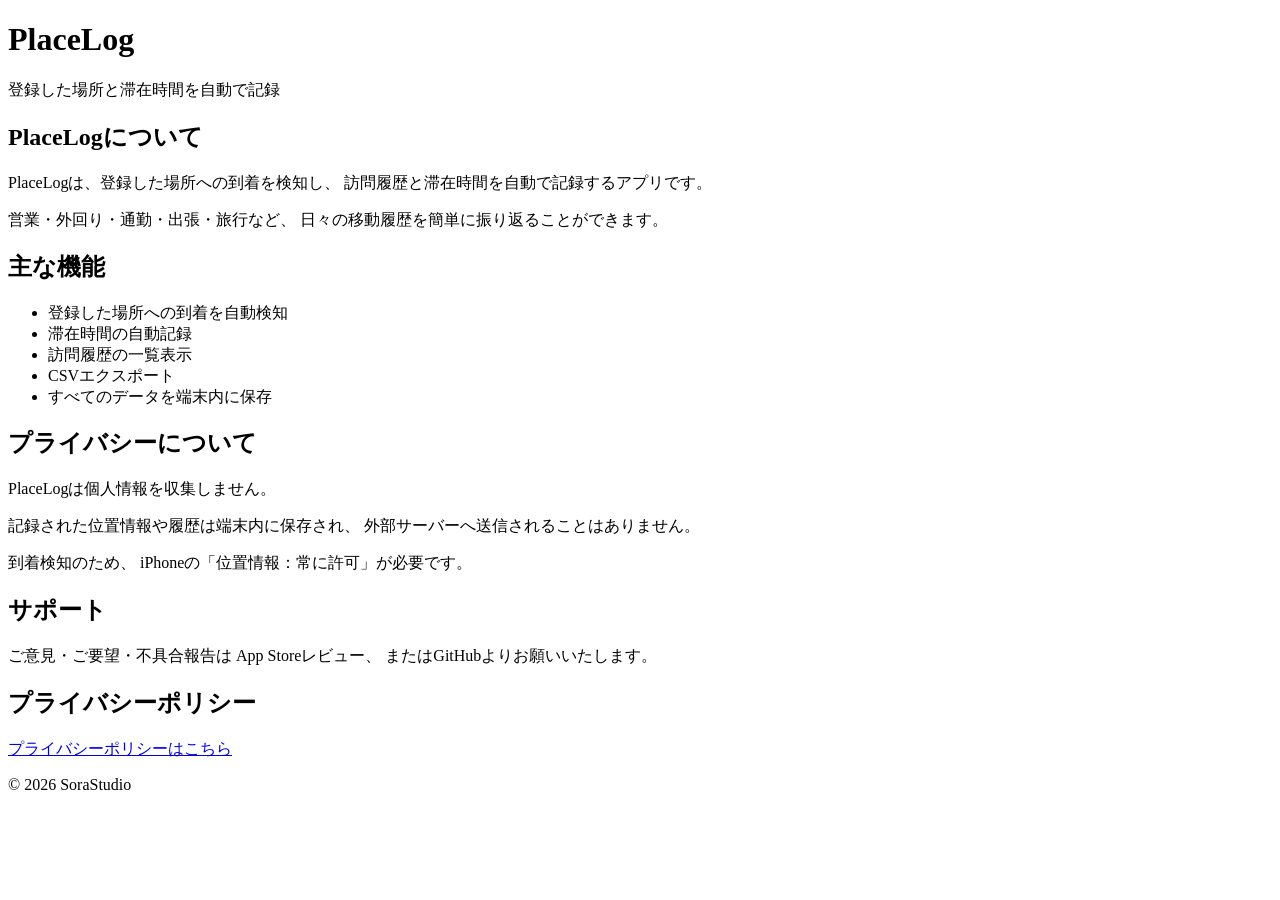
==== index.html @ d2fdb280 "Add initial index.html for PlaceLog application" ====
<!DOCTYPE html>
<html lang="ja">
<head>
    <meta charset="UTF-8">
    <meta name="viewport" content="width=device-width, initial-scale=1.0">
    <title>PlaceLog - サポート</title>
    <link rel="stylesheet" href="style.css">
</head>
<body>

<header>
    <div class="container">
        <h1>PlaceLog</h1>
        <p class="subtitle">登録した場所と滞在時間を自動で記録</p>
    </div>
</header>

<main class="container">

<section>
    <h2>PlaceLogについて</h2>

    <p>
        PlaceLogは、登録した場所への到着を検知し、
        訪問履歴と滞在時間を自動で記録するアプリです。
    </p>

    <p>
        営業・外回り・通勤・出張・旅行など、
        日々の移動履歴を簡単に振り返ることができます。
    </p>
</section>

<section>
    <h2>主な機能</h2>

    <ul>
        <li>登録した場所への到着を自動検知</li>
        <li>滞在時間の自動記録</li>
        <li>訪問履歴の一覧表示</li>
        <li>CSVエクスポート</li>
        <li>すべてのデータを端末内に保存</li>
    </ul>
</section>

<section>
    <h2>プライバシーについて</h2>

    <p>
        PlaceLogは個人情報を収集しません。
    </p>

    <p>
        記録された位置情報や履歴は端末内に保存され、
        外部サーバーへ送信されることはありません。
    </p>

    <p>
        到着検知のため、
        iPhoneの「位置情報：常に許可」が必要です。
    </p>
</section>

<section>
    <h2>サポート</h2>

    <p>
        ご意見・ご要望・不具合報告は
        App Storeレビュー、
        またはGitHubよりお願いいたします。
    </p>
</section>

<section>
    <h2>プライバシーポリシー</h2>

    <p>
        <a href="privacy.html">
            プライバシーポリシーはこちら
        </a>
    </p>
</section>

</main>

<footer>
    <div class="container">
        <p>© 2026 SoraStudio</p>
    </div>
</footer>

</body>
</html>
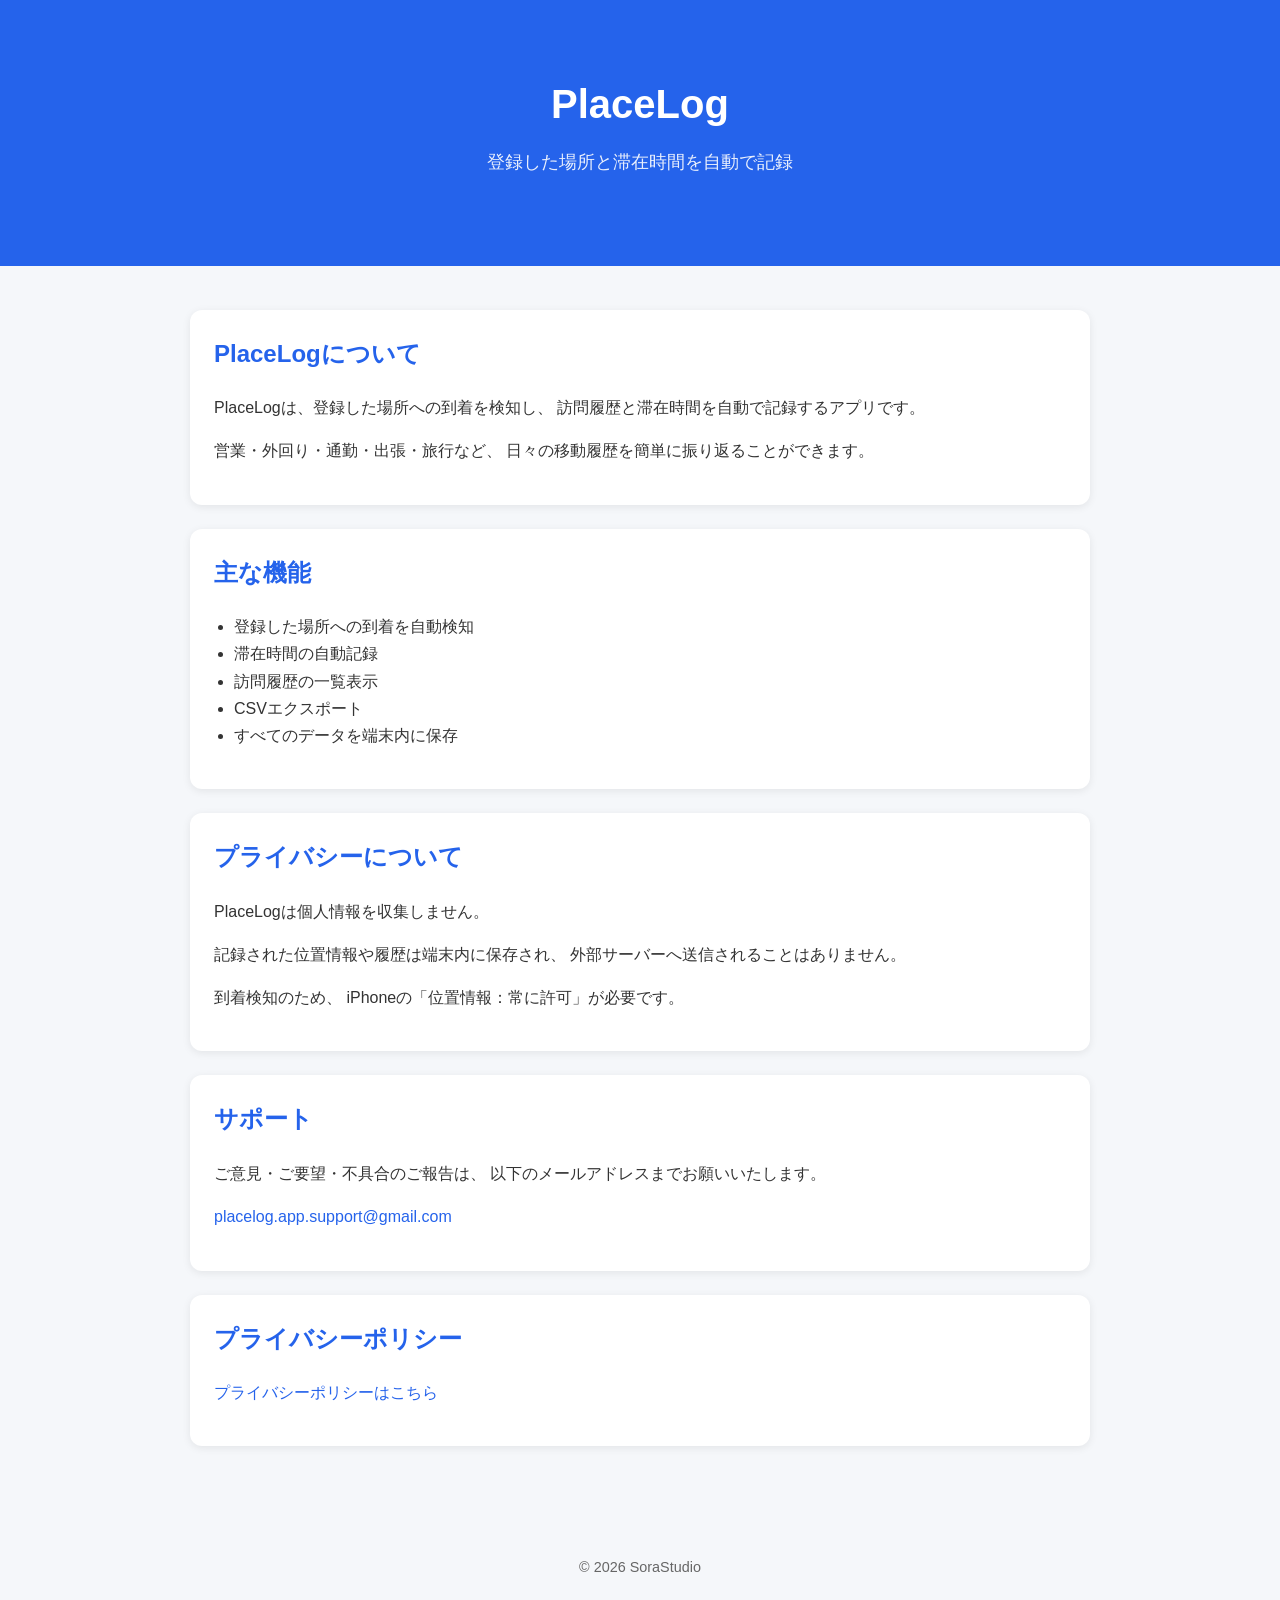
==== commit 799b183c: "Update index.html" ====
--- a/index.html
+++ b/index.html
@@ -65,9 +65,14 @@
     <h2>サポート</h2>
 
     <p>
-        ご意見・ご要望・不具合報告は
-        App Storeレビュー、
-        またはGitHubよりお願いいたします。
+        ご意見・ご要望・不具合のご報告は、
+        以下のメールアドレスまでお願いいたします。
+    </p>
+
+    <p>
+        <a href="mailto:placelog.app.support@gmail.com">
+            placelog.app.support@gmail.com
+        </a>
     </p>
 </section>
 
--- a/style.css
+++ b/style.css
@@ -0,0 +1,64 @@
+body {
+    margin: 0;
+    font-family: -apple-system, BlinkMacSystemFont, "Helvetica Neue", Arial, sans-serif;
+    background: #f5f7fa;
+    color: #333;
+    line-height: 1.7;
+}
+
+.container {
+    max-width: 900px;
+    margin: auto;
+    padding: 20px;
+}
+
+header {
+    background: #2563eb;
+    color: white;
+    padding: 50px 20px;
+    text-align: center;
+}
+
+header h1 {
+    margin: 0;
+    font-size: 2.5rem;
+}
+
+.subtitle {
+    margin-top: 10px;
+    font-size: 1.1rem;
+    opacity: 0.9;
+}
+
+section {
+    background: white;
+    margin: 24px 0;
+    padding: 24px;
+    border-radius: 12px;
+    box-shadow: 0 2px 8px rgba(0,0,0,0.08);
+}
+
+h2 {
+    color: #2563eb;
+    margin-top: 0;
+}
+
+ul {
+    padding-left: 20px;
+}
+
+a {
+    color: #2563eb;
+    text-decoration: none;
+}
+
+a:hover {
+    text-decoration: underline;
+}
+
+footer {
+    text-align: center;
+    color: #666;
+    padding: 30px 20px;
+    font-size: 0.9rem;
+}
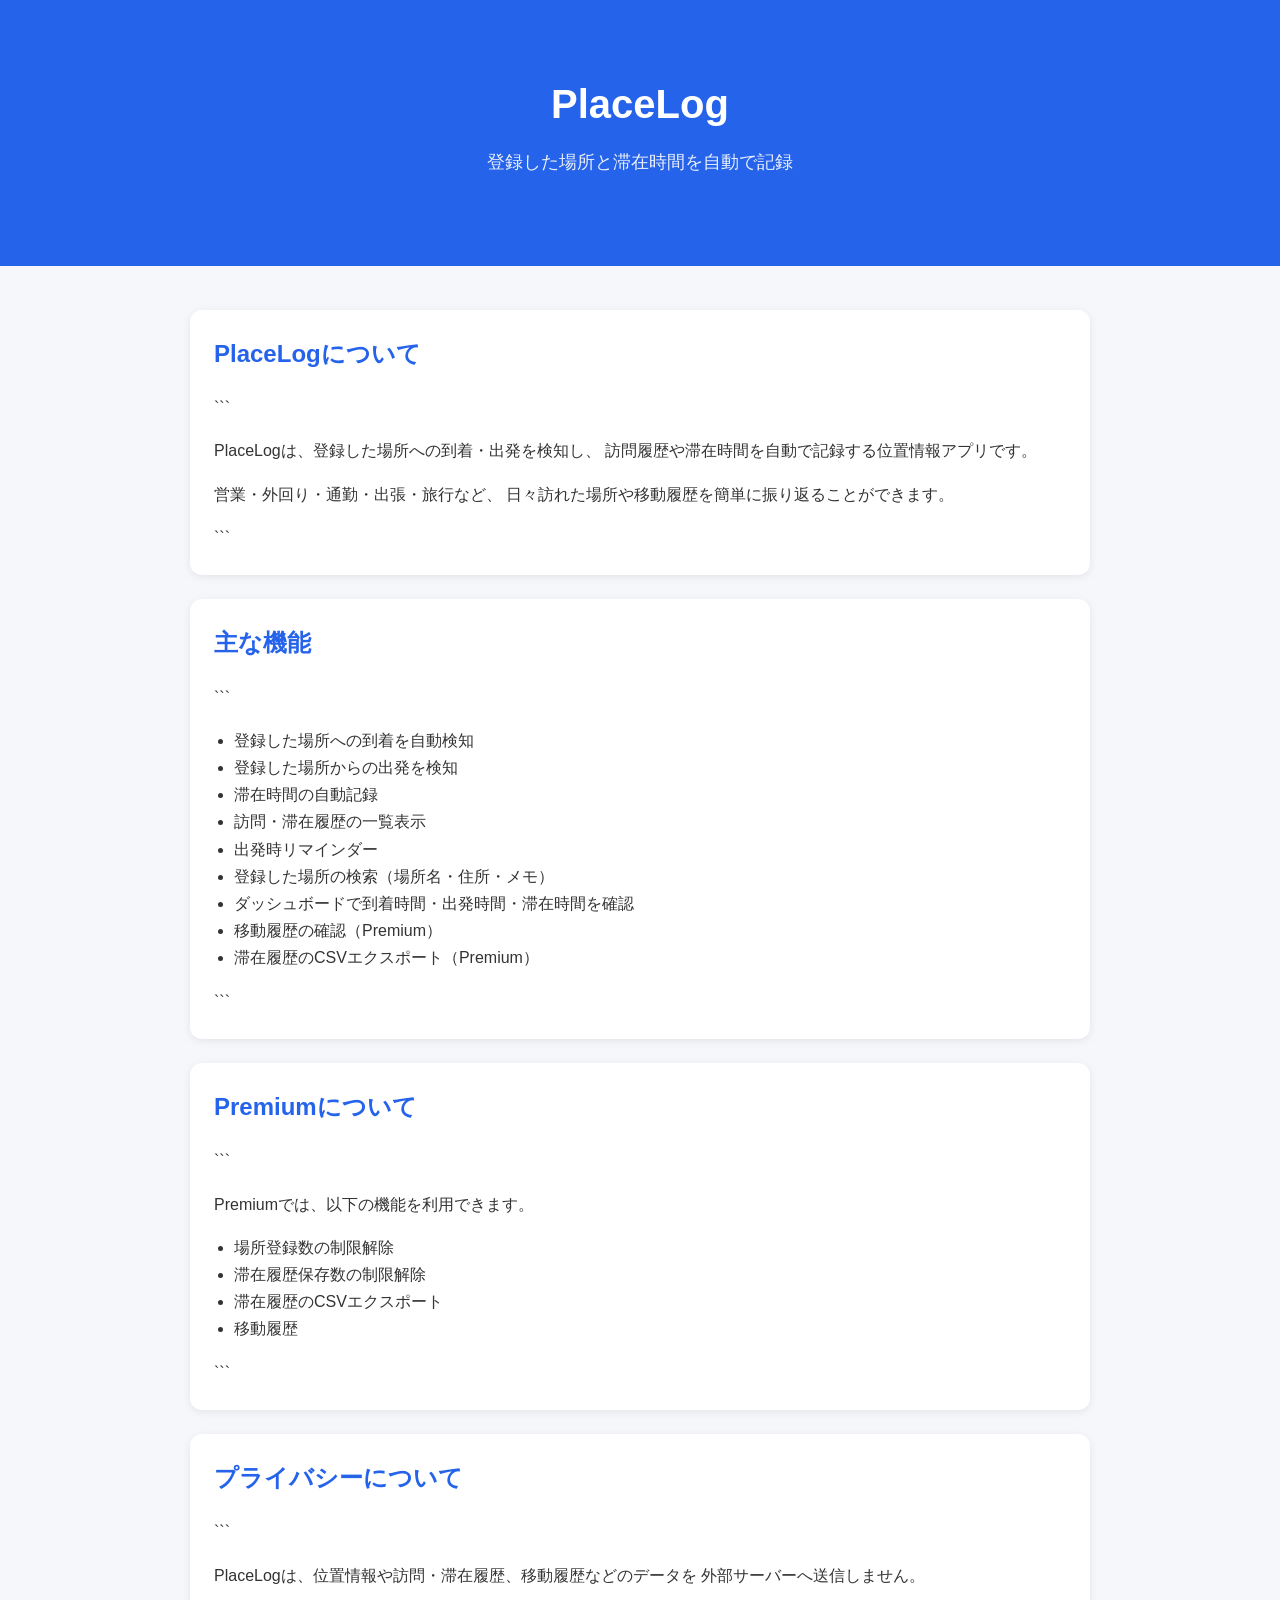
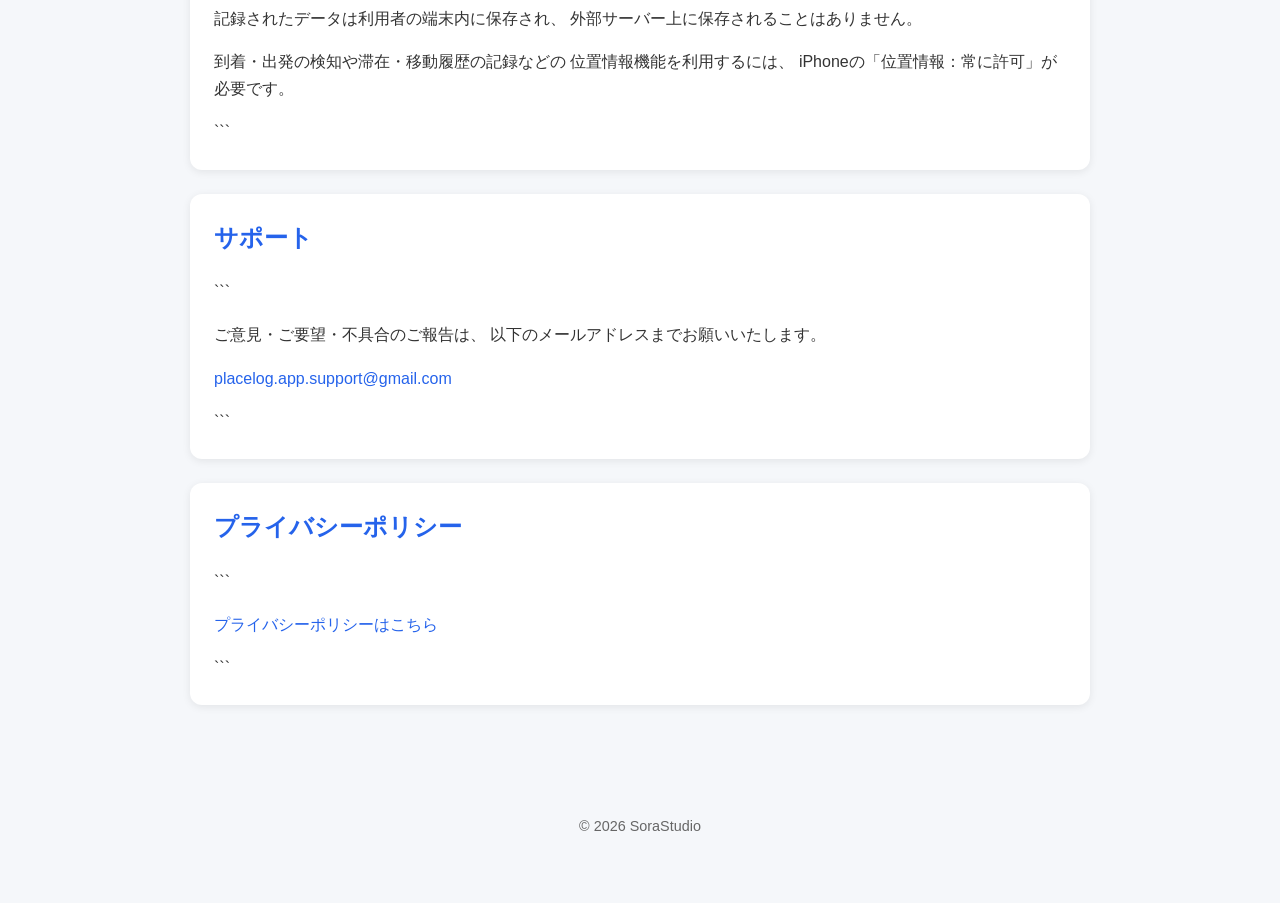
==== commit 0f6031bd: "Revise PlaceLog app content and features Updated descriptions and features for PlaceLog app." ====
--- a/index.html
+++ b/index.html
@@ -1,4 +1,5 @@
 <!DOCTYPE html>
+
 <html lang="ja">
 <head>
     <meta charset="UTF-8">
@@ -20,70 +21,109 @@
 <section>
     <h2>PlaceLogについて</h2>
 
-    <p>
-        PlaceLogは、登録した場所への到着を検知し、
-        訪問履歴と滞在時間を自動で記録するアプリです。
-    </p>
+```
+<p>
+    PlaceLogは、登録した場所への到着・出発を検知し、
+    訪問履歴や滞在時間を自動で記録する位置情報アプリです。
+</p>
 
-    <p>
-        営業・外回り・通勤・出張・旅行など、
-        日々の移動履歴を簡単に振り返ることができます。
-    </p>
+<p>
+    営業・外回り・通勤・出張・旅行など、
+    日々訪れた場所や移動履歴を簡単に振り返ることができます。
+</p>
+```
+
 </section>
 
 <section>
     <h2>主な機能</h2>
 
-    <ul>
-        <li>登録した場所への到着を自動検知</li>
-        <li>滞在時間の自動記録</li>
-        <li>訪問履歴の一覧表示</li>
-        <li>CSVエクスポート</li>
-        <li>すべてのデータを端末内に保存</li>
-    </ul>
+```
+<ul>
+    <li>登録した場所への到着を自動検知</li>
+    <li>登録した場所からの出発を検知</li>
+    <li>滞在時間の自動記録</li>
+    <li>訪問・滞在履歴の一覧表示</li>
+    <li>出発時リマインダー</li>
+    <li>登録した場所の検索（場所名・住所・メモ）</li>
+    <li>ダッシュボードで到着時間・出発時間・滞在時間を確認</li>
+    <li>移動履歴の確認（Premium）</li>
+    <li>滞在履歴のCSVエクスポート（Premium）</li>
+</ul>
+```
+
+</section>
+
+<section>
+    <h2>Premiumについて</h2>
+
+```
+<p>
+    Premiumでは、以下の機能を利用できます。
+</p>
+
+<ul>
+    <li>場所登録数の制限解除</li>
+    <li>滞在履歴保存数の制限解除</li>
+    <li>滞在履歴のCSVエクスポート</li>
+    <li>移動履歴</li>
+</ul>
+```
+
 </section>
 
 <section>
     <h2>プライバシーについて</h2>
 
-    <p>
-        PlaceLogは個人情報を収集しません。
-    </p>
+```
+<p>
+    PlaceLogは、位置情報や訪問・滞在履歴、移動履歴などのデータを
+    外部サーバーへ送信しません。
+</p>
 
-    <p>
-        記録された位置情報や履歴は端末内に保存され、
-        外部サーバーへ送信されることはありません。
-    </p>
+<p>
+    記録されたデータは利用者の端末内に保存され、
+    外部サーバー上に保存されることはありません。
+</p>
 
-    <p>
-        到着検知のため、
-        iPhoneの「位置情報：常に許可」が必要です。
-    </p>
+<p>
+    到着・出発の検知や滞在・移動履歴の記録などの
+    位置情報機能を利用するには、
+    iPhoneの「位置情報：常に許可」が必要です。
+</p>
+```
+
 </section>
 
 <section>
     <h2>サポート</h2>
 
-    <p>
-        ご意見・ご要望・不具合のご報告は、
-        以下のメールアドレスまでお願いいたします。
-    </p>
+```
+<p>
+    ご意見・ご要望・不具合のご報告は、
+    以下のメールアドレスまでお願いいたします。
+</p>
 
-    <p>
-        <a href="mailto:placelog.app.support@gmail.com">
-            placelog.app.support@gmail.com
-        </a>
-    </p>
+<p>
+    <a href="mailto:placelog.app.support@gmail.com">
+        placelog.app.support@gmail.com
+    </a>
+</p>
+```
+
 </section>
 
 <section>
     <h2>プライバシーポリシー</h2>
 
-    <p>
-        <a href="privacy.html">
-            プライバシーポリシーはこちら
-        </a>
-    </p>
+```
+<p>
+    <a href="privacy.html">
+        プライバシーポリシーはこちら
+    </a>
+</p>
+```
+
 </section>
 
 </main>
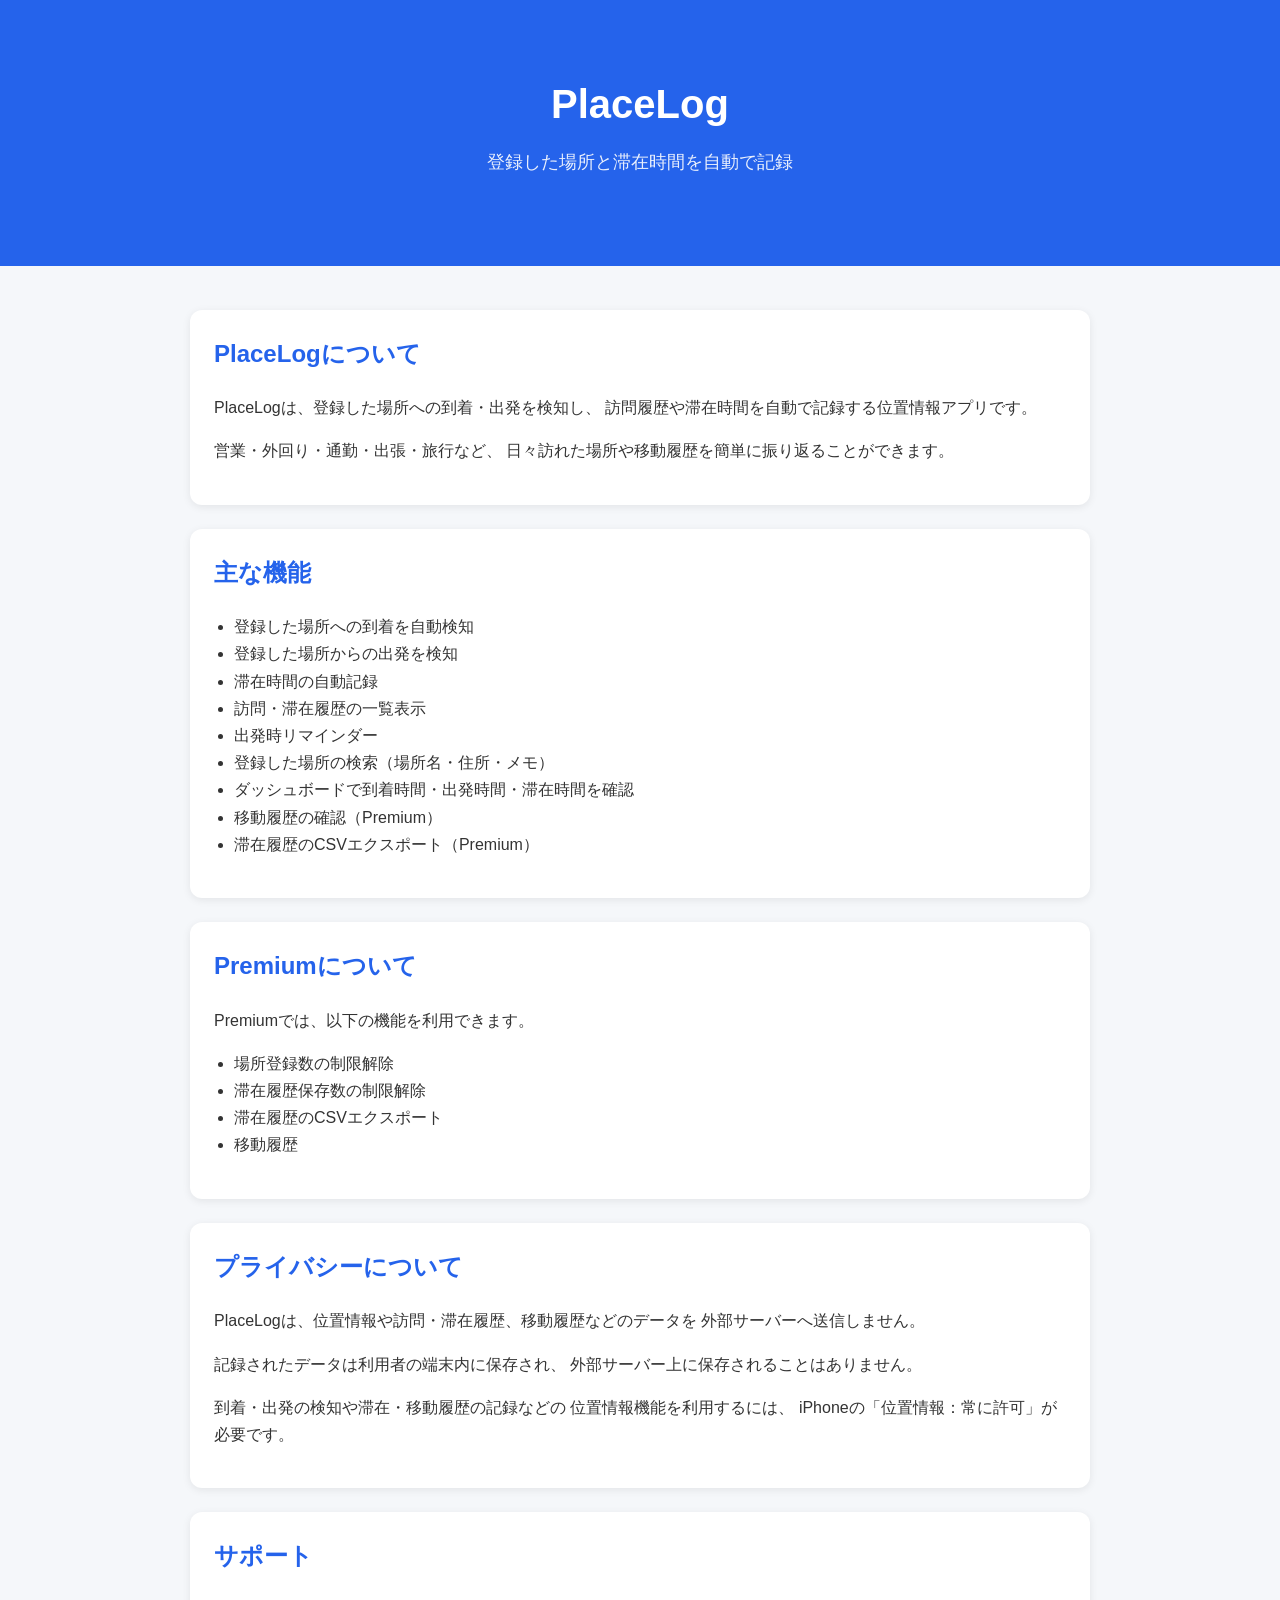
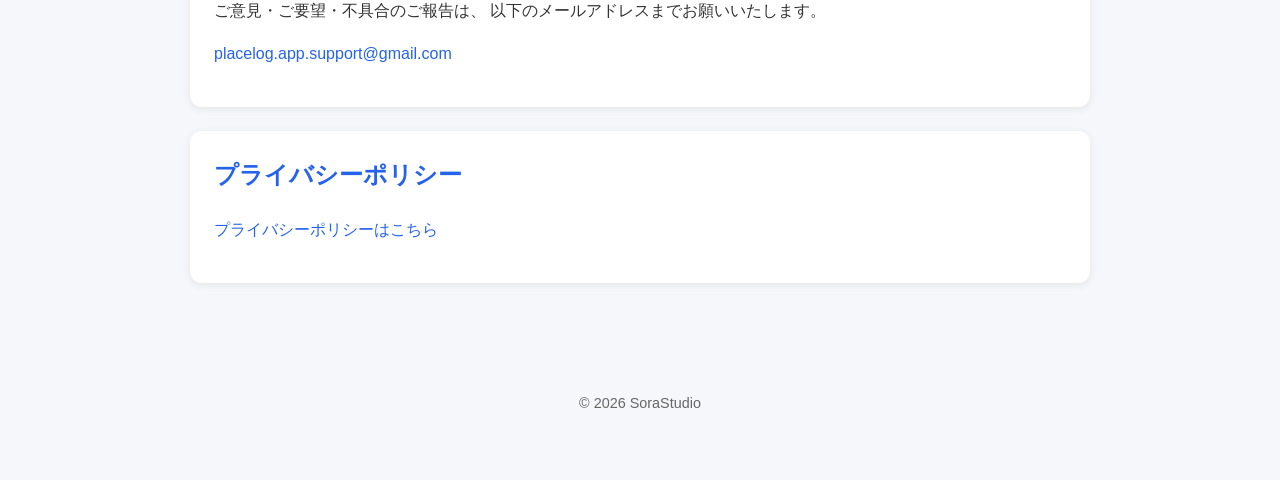
==== commit 28734c74: "Clean up index.html by removing code comments Removed unnecessary code comments from the HTML sectio" ====
--- a/index.html
+++ b/index.html
@@ -21,7 +21,6 @@
 <section>
     <h2>PlaceLogについて</h2>
 
-```
 <p>
     PlaceLogは、登録した場所への到着・出発を検知し、
     訪問履歴や滞在時間を自動で記録する位置情報アプリです。
@@ -31,14 +30,12 @@
     営業・外回り・通勤・出張・旅行など、
     日々訪れた場所や移動履歴を簡単に振り返ることができます。
 </p>
-```
 
 </section>
 
 <section>
     <h2>主な機能</h2>
 
-```
 <ul>
     <li>登録した場所への到着を自動検知</li>
     <li>登録した場所からの出発を検知</li>
@@ -50,14 +47,12 @@
     <li>移動履歴の確認（Premium）</li>
     <li>滞在履歴のCSVエクスポート（Premium）</li>
 </ul>
-```
 
 </section>
 
 <section>
     <h2>Premiumについて</h2>
 
-```
 <p>
     Premiumでは、以下の機能を利用できます。
 </p>
@@ -68,14 +63,12 @@
     <li>滞在履歴のCSVエクスポート</li>
     <li>移動履歴</li>
 </ul>
-```
 
 </section>
 
 <section>
     <h2>プライバシーについて</h2>
 
-```
 <p>
     PlaceLogは、位置情報や訪問・滞在履歴、移動履歴などのデータを
     外部サーバーへ送信しません。
@@ -91,14 +84,12 @@
     位置情報機能を利用するには、
     iPhoneの「位置情報：常に許可」が必要です。
 </p>
-```
 
 </section>
 
 <section>
     <h2>サポート</h2>
 
-```
 <p>
     ご意見・ご要望・不具合のご報告は、
     以下のメールアドレスまでお願いいたします。
@@ -109,20 +100,18 @@
         placelog.app.support@gmail.com
     </a>
 </p>
-```
 
 </section>
 
 <section>
     <h2>プライバシーポリシー</h2>
 
-```
+
 <p>
     <a href="privacy.html">
         プライバシーポリシーはこちら
     </a>
 </p>
-```
 
 </section>
 
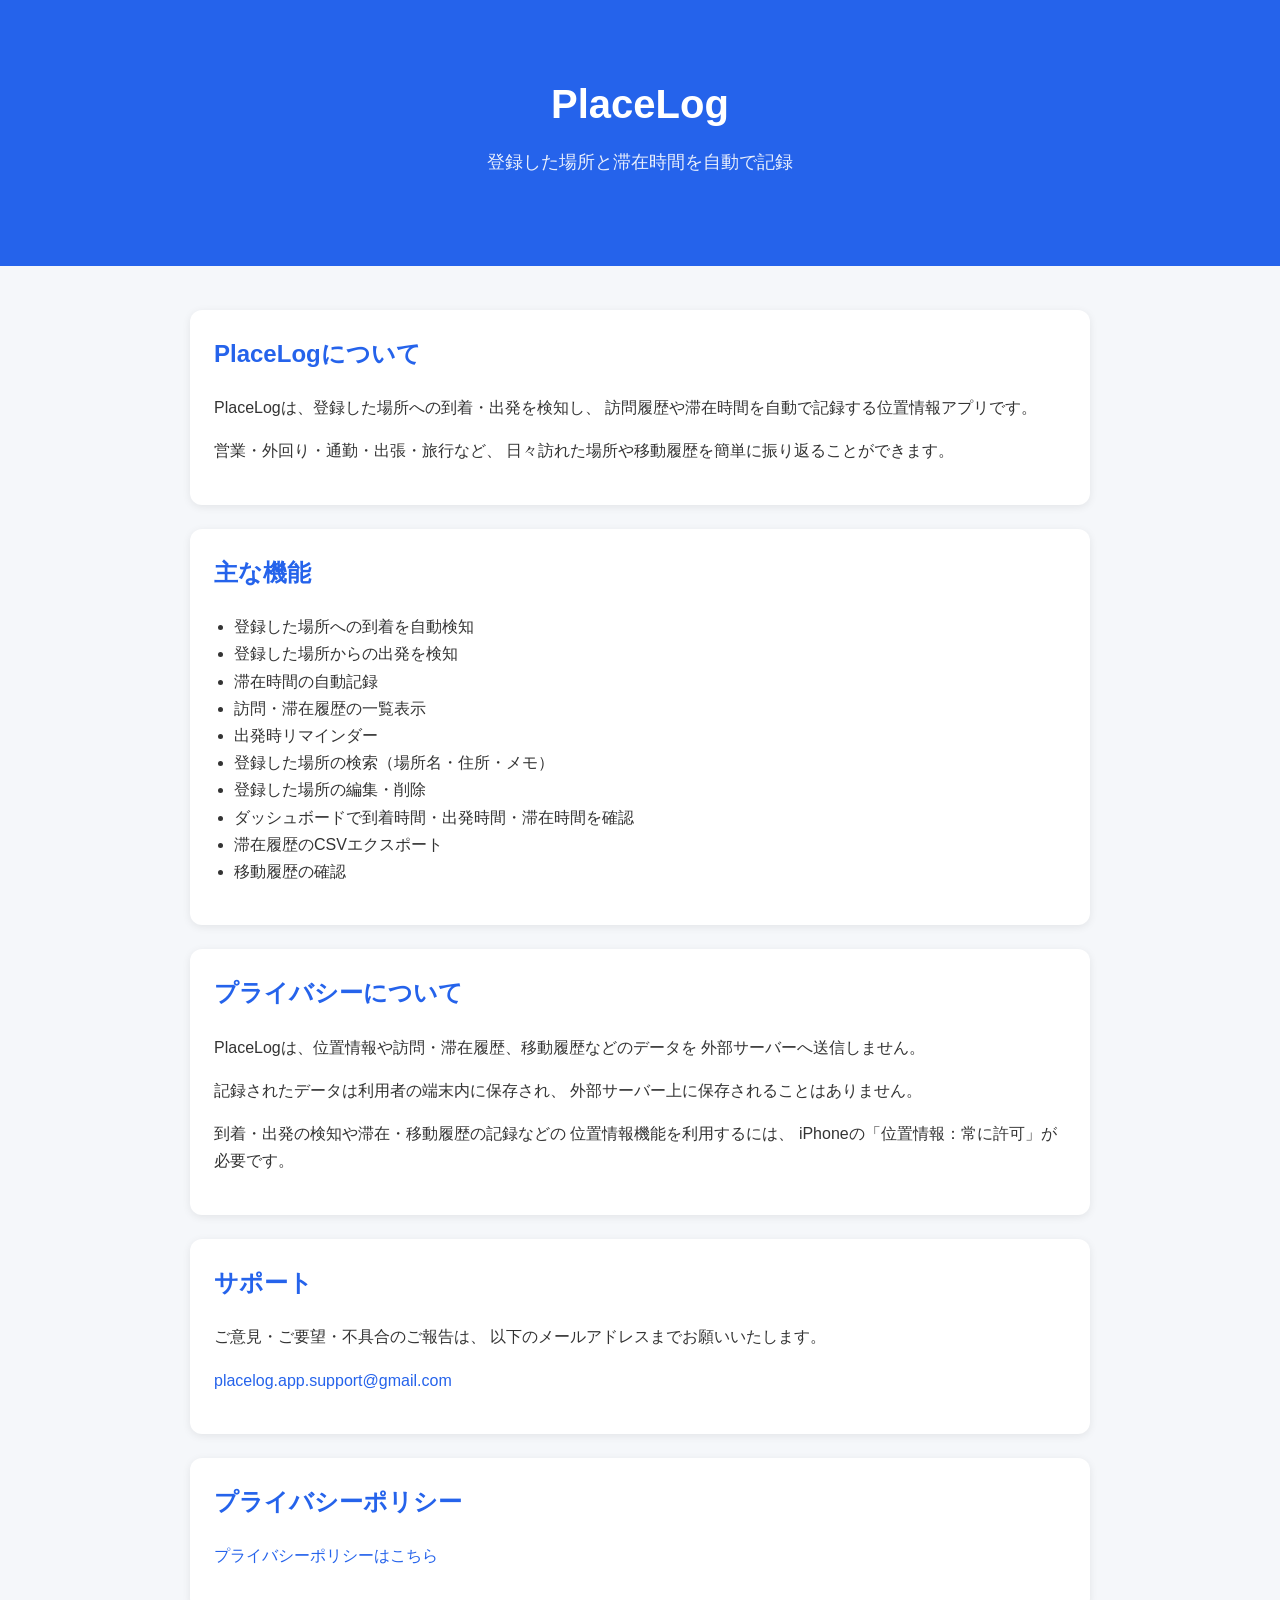
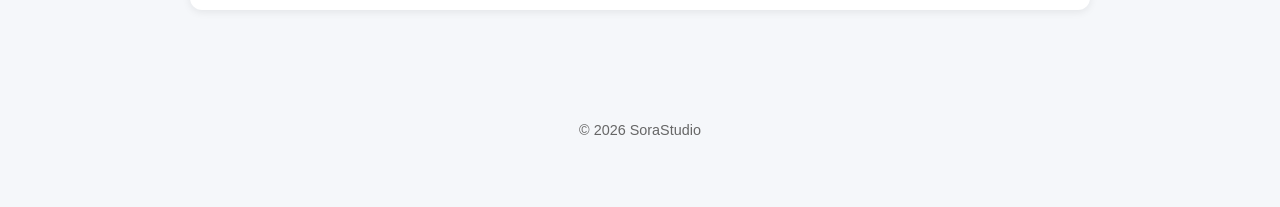
==== commit cb8e7fcb: "Update index.html to remove premium features Removed premium features from the list and updated rela" ====
--- a/index.html
+++ b/index.html
@@ -43,25 +43,10 @@
     <li>訪問・滞在履歴の一覧表示</li>
     <li>出発時リマインダー</li>
     <li>登録した場所の検索（場所名・住所・メモ）</li>
+    <li>登録した場所の編集・削除</li>
     <li>ダッシュボードで到着時間・出発時間・滞在時間を確認</li>
-    <li>移動履歴の確認（Premium）</li>
-    <li>滞在履歴のCSVエクスポート（Premium）</li>
-</ul>
-
-</section>
-
-<section>
-    <h2>Premiumについて</h2>
-
-<p>
-    Premiumでは、以下の機能を利用できます。
-</p>
-
-<ul>
-    <li>場所登録数の制限解除</li>
-    <li>滞在履歴保存数の制限解除</li>
     <li>滞在履歴のCSVエクスポート</li>
-    <li>移動履歴</li>
+    <li>移動履歴の確認</li>
 </ul>
 
 </section>
@@ -106,7 +91,6 @@
 <section>
     <h2>プライバシーポリシー</h2>
 
-
 <p>
     <a href="privacy.html">
         プライバシーポリシーはこちら
